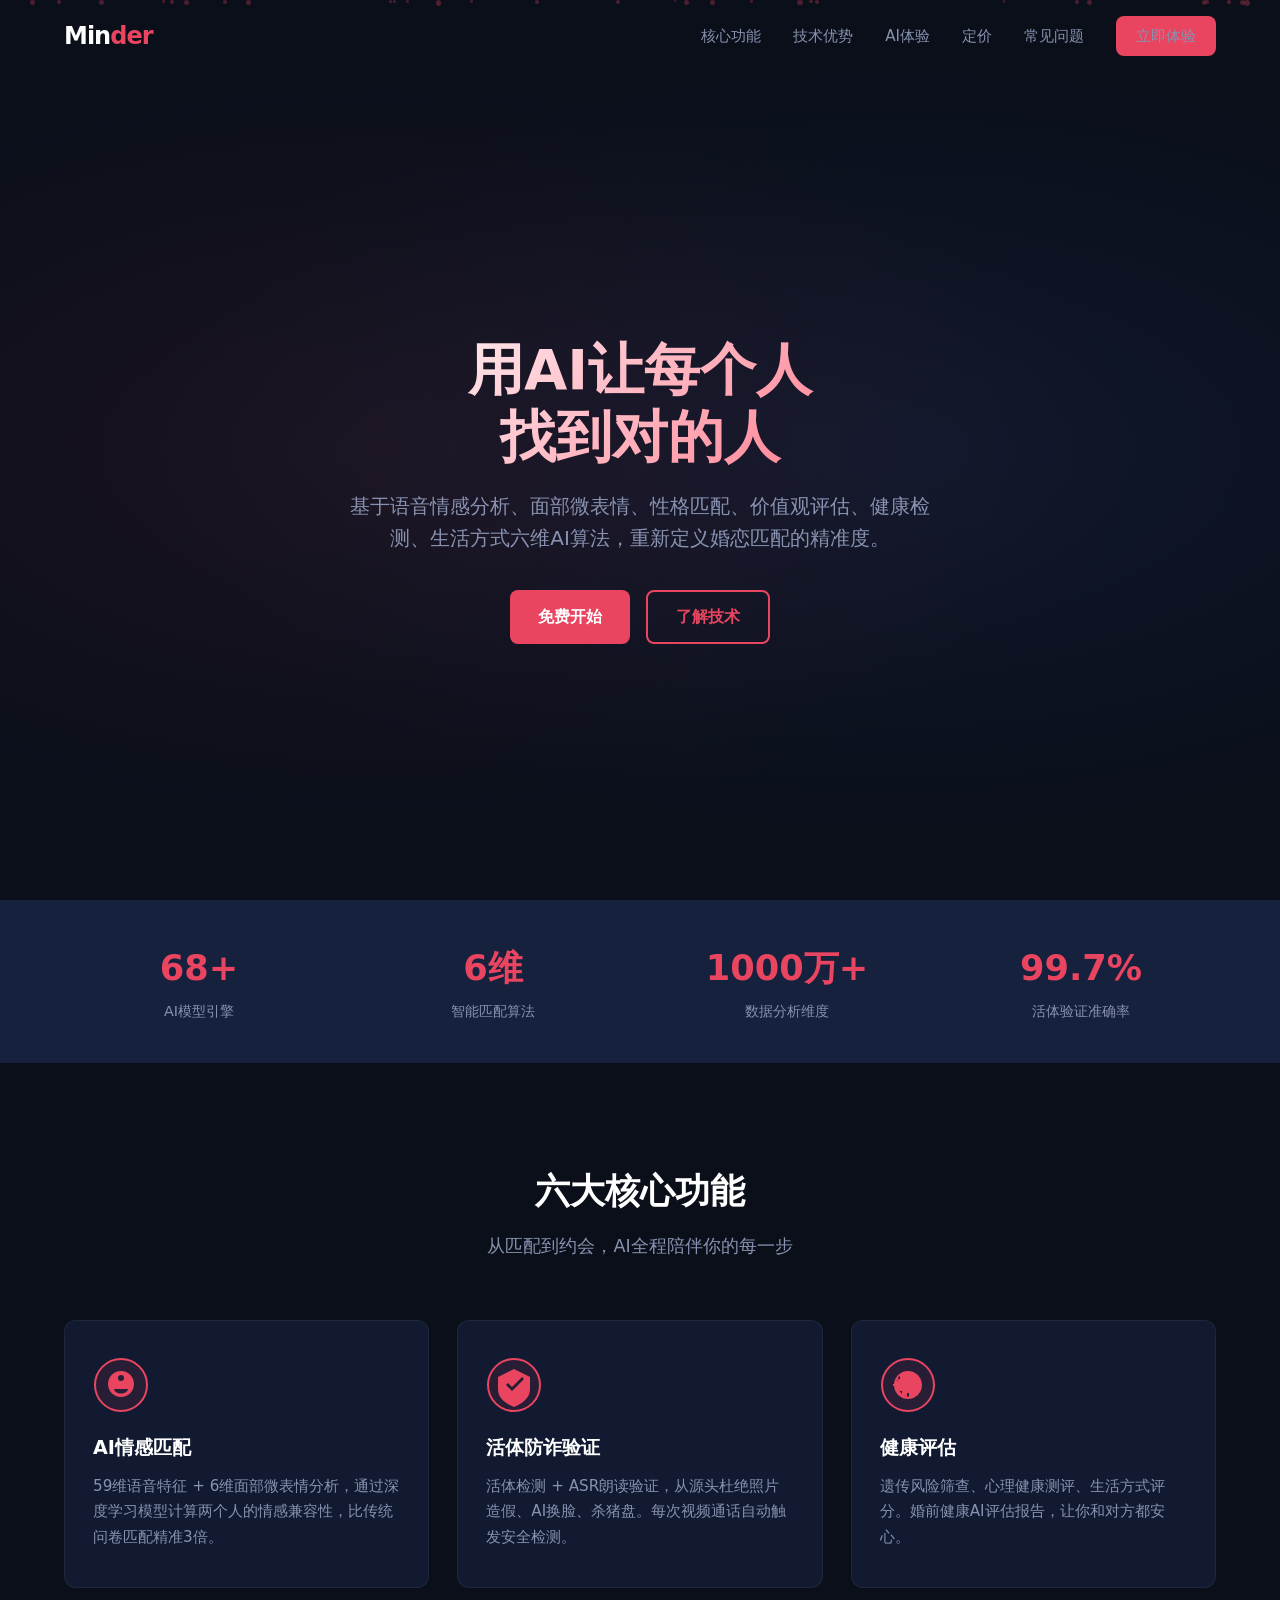
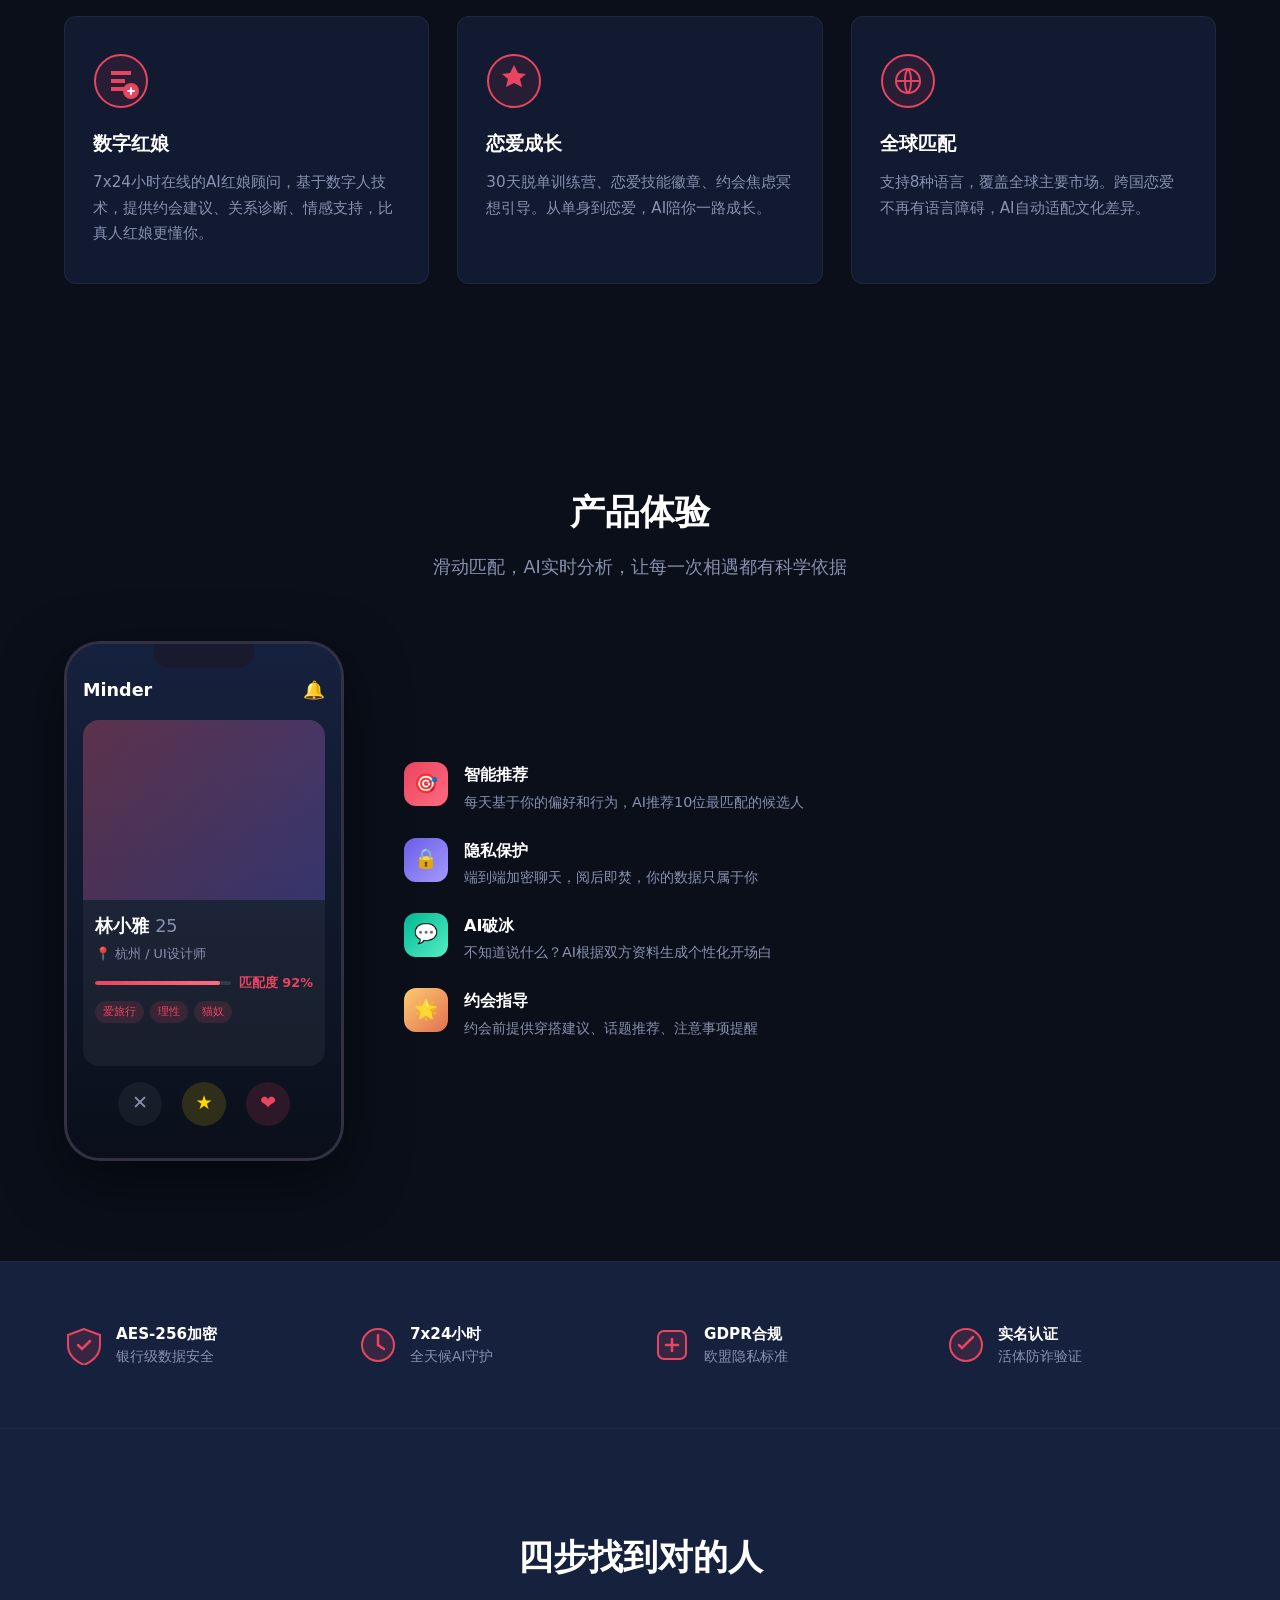
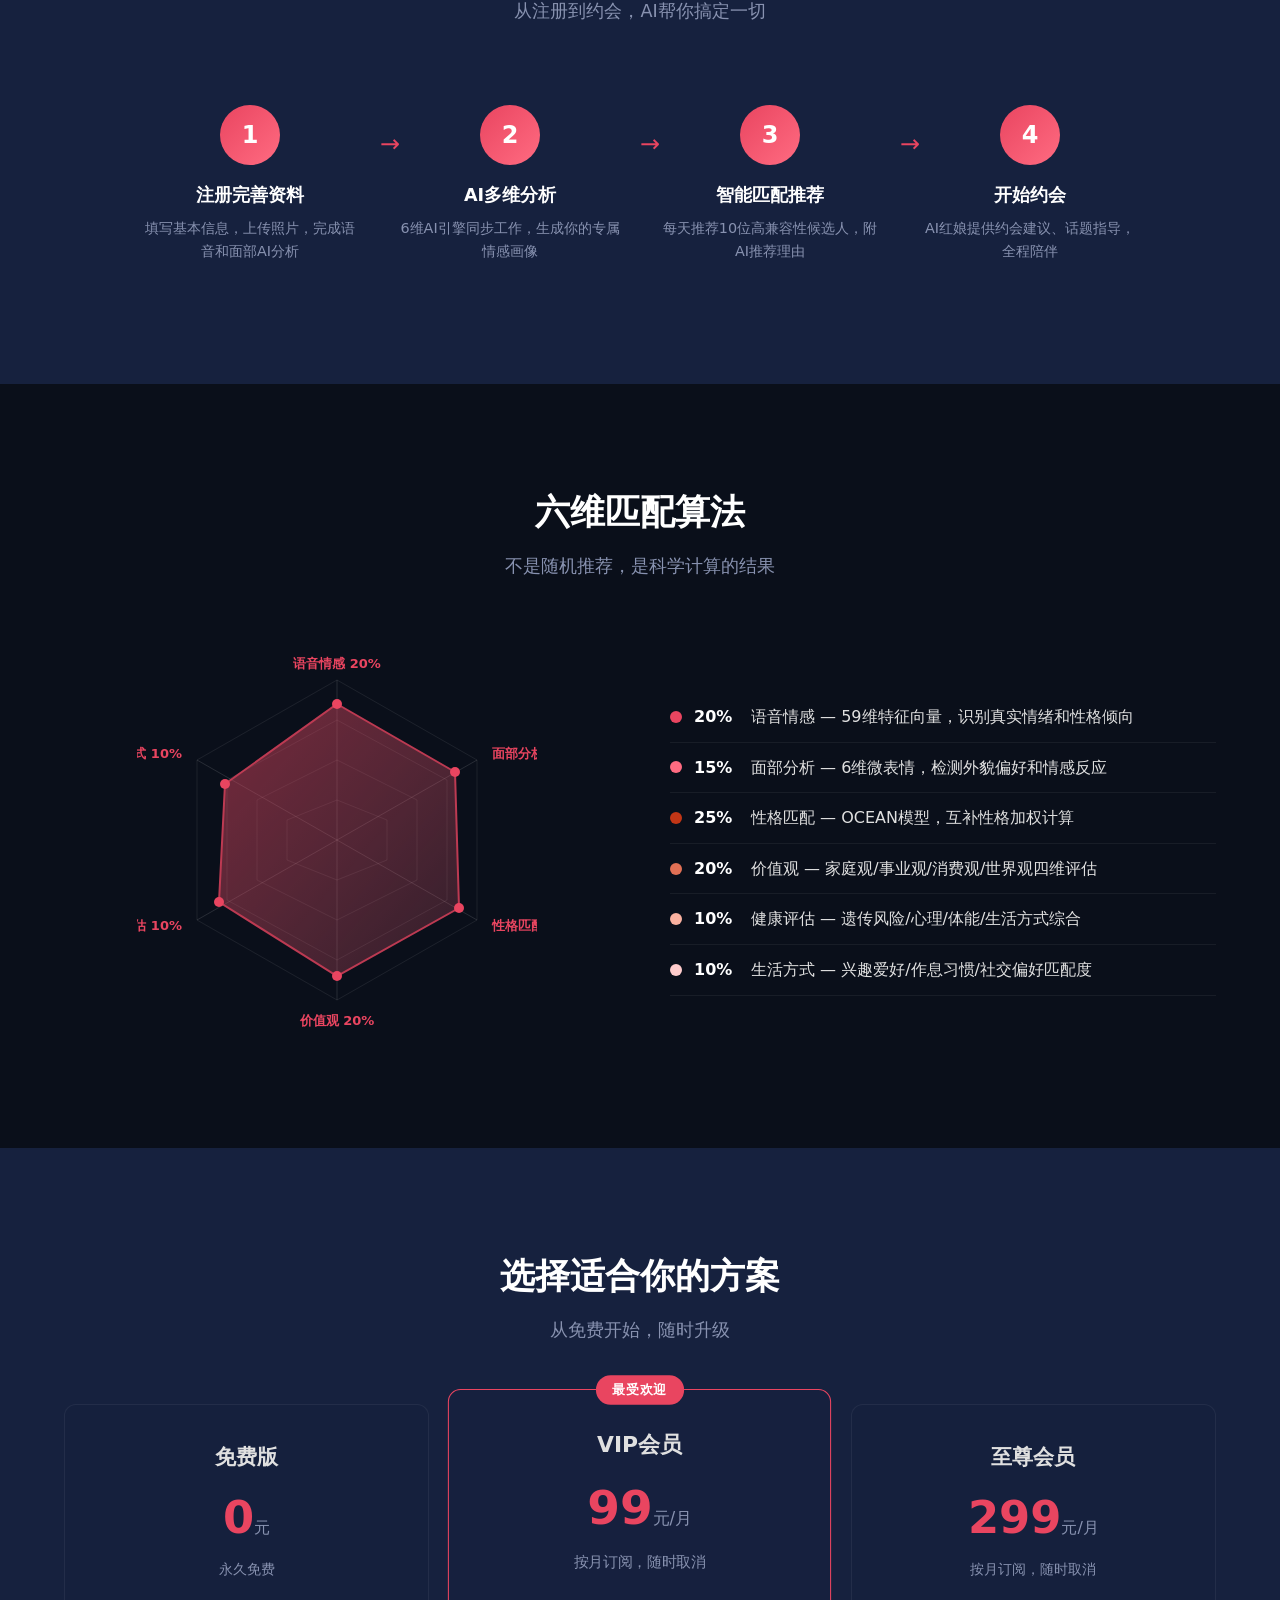
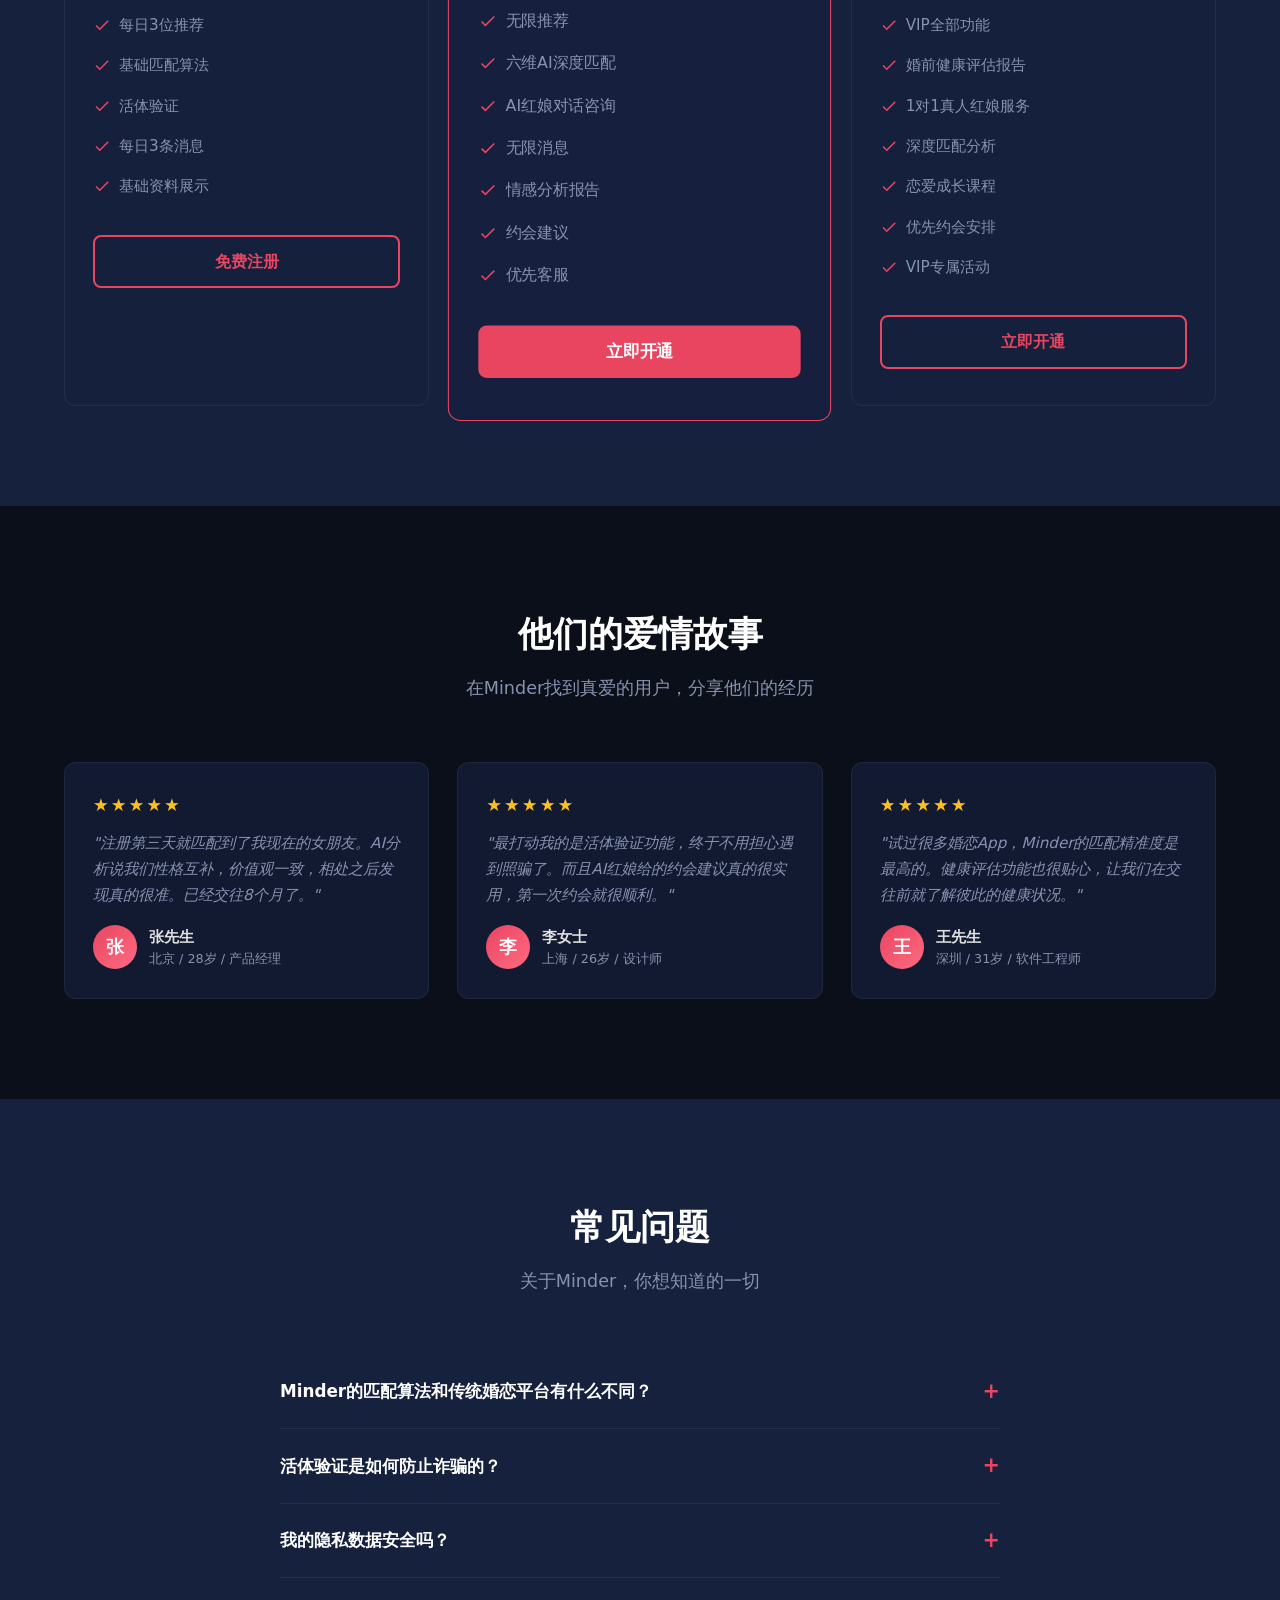
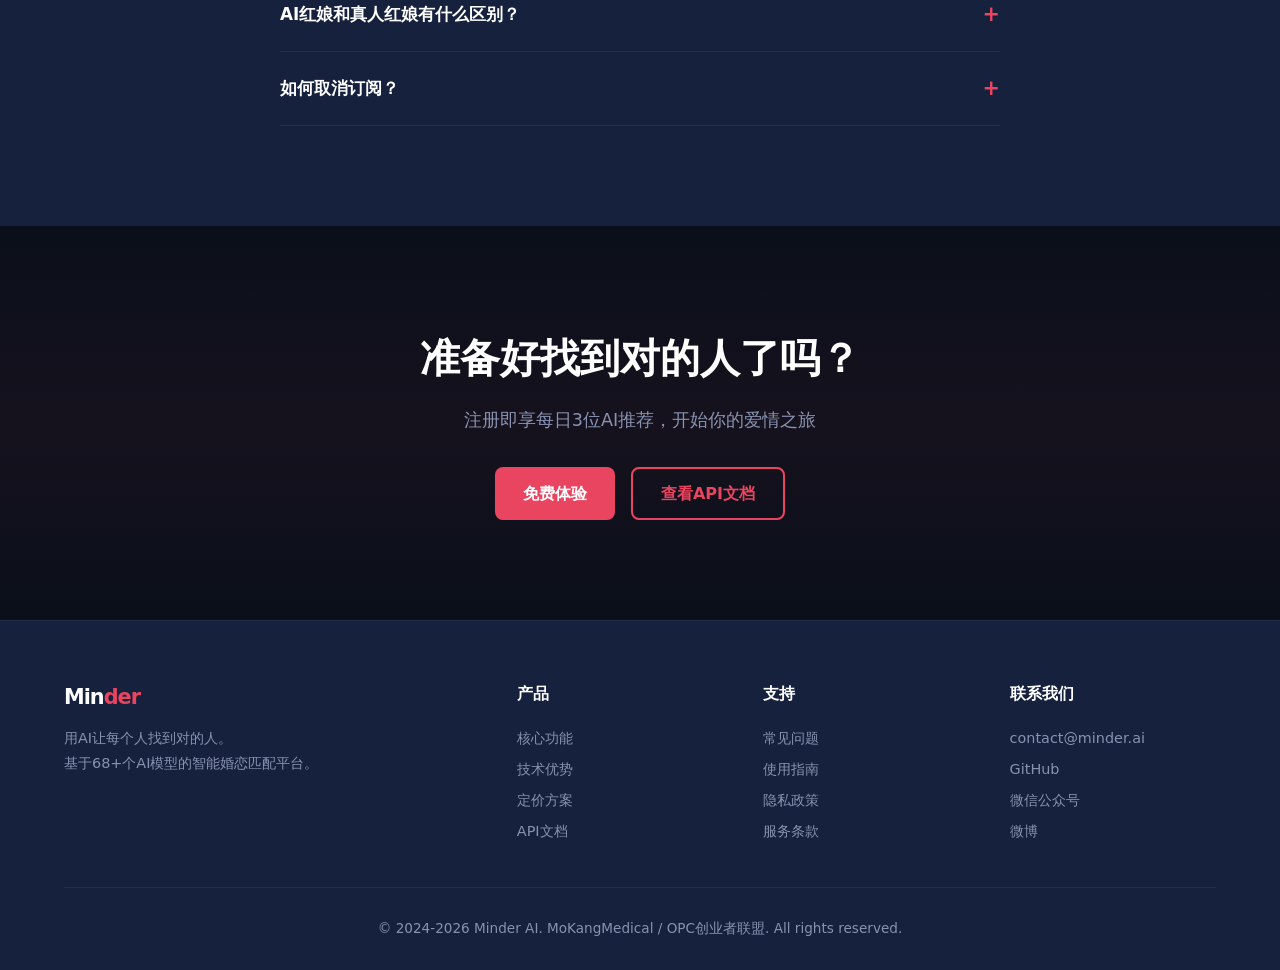
==== docs/index.html @ 23464281 "Add docs/index.html for Pages" ====
<!DOCTYPE html>
<html lang="zh-CN">
<head>
<meta charset="UTF-8">
<meta name="viewport" content="width=device-width, initial-scale=1.0">
<title>Minder AI红娘 - 用AI让每个人找到对的人</title>
<meta name="description" content="Minder AI红娘，基于6维AI情感匹配算法，活体防诈验证，智能婚恋匹配平台。">
<style>
*,*::before,*::after{margin:0;padding:0;box-sizing:border-box}
:root{--bg:#0a0f1a;--bg2:#16213e;--bg3:#1a1a2e;--accent:#e94560;--accent2:#ff6b81;--text:#e0e0e0;--text2:#8892b0;--glass:rgba(22,33,62,.65);--radius:12px;--shadow:0 8px 32px rgba(0,0,0,.3)}
html{scroll-behavior:smooth;font-size:16px}
body{background:var(--bg);color:var(--text);font-family:system-ui,-apple-system,"Segoe UI",Roboto,sans-serif;line-height:1.6;overflow-x:hidden}
a{color:var(--accent);text-decoration:none;transition:color .2s}
a:hover{color:var(--accent2)}
.container{max-width:1200px;margin:0 auto;padding:0 24px}
.btn{display:inline-flex;align-items:center;gap:8px;padding:12px 28px;border-radius:8px;font-size:1rem;font-weight:600;cursor:pointer;border:none;transition:all .3s}
.btn-primary{background:var(--accent);color:#fff}
.btn-primary:hover{background:var(--accent2);transform:translateY(-2px);box-shadow:0 4px 20px rgba(233,69,96,.4)}
.btn-outline{background:transparent;color:var(--accent);border:2px solid var(--accent)}
.btn-outline:hover{background:var(--accent);color:#fff}
h1,h2,h3{color:#fff;font-weight:700}
.section{padding:100px 0}
.section-title{text-align:center;font-size:2.2rem;margin-bottom:12px}
.section-sub{text-align:center;color:var(--text2);font-size:1.1rem;margin-bottom:60px;max-width:600px;margin-left:auto;margin-right:auto}
.reveal{opacity:0;transform:translateY(30px);transition:opacity .6s ease,transform .6s ease}
.reveal.visible{opacity:1;transform:translateY(0)}
/* Fallback: make content visible after 1s if IntersectionObserver hasn't fired */
@keyframes revealFallback{to{opacity:1;transform:translateY(0)}}
.reveal:not(.visible){animation:revealFallback .6s ease 1s forwards}

/* ===== NAV ===== */
nav{position:fixed;top:0;left:0;right:0;z-index:1000;padding:16px 0;transition:background .3s,box-shadow .3s}
nav.scrolled{background:rgba(10,15,26,.92);backdrop-filter:blur(12px);box-shadow:0 2px 20px rgba(0,0,0,.3)}
.nav-inner{max-width:1200px;margin:0 auto;padding:0 24px;display:flex;align-items:center;justify-content:space-between}
.logo{font-size:1.5rem;font-weight:800;color:#fff;letter-spacing:-1px}
.logo span{color:var(--accent)}
.nav-links{display:flex;gap:32px;align-items:center}
.nav-links a{color:var(--text2);font-size:.95rem;font-weight:500;transition:color .2s}
.nav-links a:hover{color:#fff}
.nav-cta{padding:8px 20px;font-size:.9rem}
.mobile-toggle{display:none;background:none;border:none;color:#fff;font-size:1.5rem;cursor:pointer}

/* ===== HERO ===== */
.hero{min-height:100vh;display:flex;align-items:center;justify-content:center;text-align:center;position:relative;overflow:hidden;padding-top:80px}
.hero-bg{position:absolute;inset:0;background:radial-gradient(ellipse at 30% 50%,rgba(233,69,96,.08) 0%,transparent 60%),radial-gradient(ellipse at 70% 50%,rgba(22,33,62,.5) 0%,transparent 60%)}
.particles{position:absolute;inset:0;overflow:hidden}
.particle{position:absolute;width:4px;height:4px;background:var(--accent);border-radius:50%;opacity:.3;animation:float linear infinite}
@keyframes float{0%{transform:translateY(100vh) scale(0);opacity:0}10%{opacity:.4}90%{opacity:.4}100%{transform:translateY(-10vh) scale(1);opacity:0}}
.hero-content{position:relative;z-index:2;max-width:800px}
.hero h1{font-size:3.5rem;line-height:1.2;margin-bottom:20px;background:linear-gradient(135deg,#fff 0%,var(--accent2) 100%);-webkit-background-clip:text;-webkit-text-fill-color:transparent;background-clip:text}
.hero p{font-size:1.25rem;color:var(--text2);margin-bottom:36px;max-width:600px;margin-left:auto;margin-right:auto}
.hero-btns{display:flex;gap:16px;justify-content:center;flex-wrap:wrap}

/* ===== STATS ===== */
.stats{background:var(--bg2);padding:40px 0}
.stats-grid{display:grid;grid-template-columns:repeat(4,1fr);gap:24px;text-align:center}
.stat-num{font-size:2.2rem;font-weight:800;color:var(--accent)}
.stat-label{color:var(--text2);font-size:.9rem;margin-top:4px}

/* ===== FEATURES ===== */
.features-grid{display:grid;grid-template-columns:repeat(3,1fr);gap:28px}
.feature-card{background:var(--glass);border:1px solid rgba(255,255,255,.06);border-radius:var(--radius);padding:36px 28px;transition:all .3s;position:relative;overflow:hidden}
.feature-card:hover{transform:translateY(-6px);border-color:rgba(233,69,96,.3);box-shadow:0 12px 40px rgba(233,69,96,.1)}
.feature-card::before{content:'';position:absolute;top:0;left:0;right:0;height:3px;background:linear-gradient(90deg,var(--accent),var(--accent2));opacity:0;transition:opacity .3s}
.feature-card:hover::before{opacity:1}
.feature-icon{width:56px;height:56px;margin-bottom:20px}
.feature-icon svg{width:100%;height:100%}
.feature-card h3{font-size:1.2rem;margin-bottom:10px}
.feature-card p{color:var(--text2);font-size:.95rem;line-height:1.7}

/* ===== HOW IT WORKS ===== */
.steps{display:flex;gap:0;justify-content:center;align-items:flex-start;flex-wrap:wrap}
.step{text-align:center;flex:1;min-width:200px;max-width:260px;padding:20px;position:relative}
.step-num{width:60px;height:60px;border-radius:50%;background:linear-gradient(135deg,var(--accent),var(--accent2));display:flex;align-items:center;justify-content:center;font-size:1.5rem;font-weight:800;color:#fff;margin:0 auto 16px}
.step h3{font-size:1.1rem;margin-bottom:8px}
.step p{color:var(--text2);font-size:.9rem}
.step-arrow{position:absolute;right:-20px;top:40px;color:var(--accent);font-size:1.5rem}

/* ===== TECH ===== */
.tech-grid{display:grid;grid-template-columns:1fr 1fr;gap:60px;align-items:center}
.radar{width:100%;max-width:400px;margin:0 auto}
.radar svg{width:100%;height:auto}
.tech-list{list-style:none}
.tech-list li{padding:12px 0;border-bottom:1px solid rgba(255,255,255,.06);display:flex;align-items:center;gap:12px}
.tech-list .dot{width:12px;height:12px;border-radius:50%;flex-shrink:0}
.tech-list .pct{font-weight:700;color:#fff;min-width:45px}

/* ===== APP SHOWCASE ===== */
.app-showcase{display:grid;grid-template-columns:280px 1fr;gap:60px;align-items:center}
.phone-frame{width:280px;height:520px;background:#1a1a2e;border-radius:36px;border:3px solid rgba(255,255,255,.1);overflow:hidden;box-shadow:0 20px 60px rgba(0,0,0,.5),inset 0 0 0 2px rgba(255,255,255,.05);position:relative}
.phone-frame::before{content:'';position:absolute;top:0;left:50%;transform:translateX(-50%);width:100px;height:24px;background:#1a1a2e;border-radius:0 0 16px 16px;z-index:2}
.phone-screen{height:100%;background:linear-gradient(180deg,#16213e,#0a0f1a);padding:32px 16px 16px;display:flex;flex-direction:column}
.app-header{display:flex;justify-content:space-between;align-items:center;margin-bottom:16px}
.app-logo-small{font-size:1.1rem;font-weight:800;color:#fff}
.app-notif{font-size:1.1rem}
.app-card{flex:1;background:rgba(255,255,255,.05);border-radius:16px;overflow:hidden;display:flex;flex-direction:column}
.app-card-img{height:180px;background:linear-gradient(135deg,rgba(233,69,96,.3),rgba(108,92,231,.3))}
.app-card-info{padding:12px}
.app-card-name{font-size:1.1rem;font-weight:700;color:#fff}
.app-card-age{font-weight:400;color:var(--text2)}
.app-card-loc{color:var(--text2);font-size:.8rem;margin:4px 0 8px}
.app-card-score{display:flex;align-items:center;gap:8px;margin-bottom:8px}
.app-card-score span{font-size:.8rem;color:var(--accent);font-weight:600}
.score-bar{flex:1;height:4px;background:rgba(255,255,255,.1);border-radius:2px;overflow:hidden}
.score-fill{height:100%;background:linear-gradient(90deg,var(--accent),var(--accent2));border-radius:2px;transition:width 1s ease}
.app-card-tags{display:flex;gap:6px;flex-wrap:wrap}
.app-tag{padding:2px 8px;background:rgba(233,69,96,.15);color:var(--accent);border-radius:12px;font-size:.7rem}
.app-actions{display:flex;justify-content:center;gap:20px;padding:16px 0}
.app-btn-pass,.app-btn-star,.app-btn-like{width:44px;height:44px;border-radius:50%;display:flex;align-items:center;justify-content:center;font-size:1.2rem;cursor:pointer;transition:all .2s}
.app-btn-pass{background:rgba(255,255,255,.05);color:var(--text2)}
.app-btn-star{background:rgba(255,215,0,.15);color:#ffd700}
.app-btn-like{background:rgba(233,69,96,.15);color:var(--accent)}
.app-btn-like:hover{background:var(--accent);color:#fff;transform:scale(1.1)}
.app-features-right{display:flex;flex-direction:column;gap:24px}
.app-feature-item{display:flex;gap:16px;align-items:flex-start}
.afi-icon{width:44px;height:44px;border-radius:12px;display:flex;align-items:center;justify-content:center;font-size:1.2rem;flex-shrink:0}
.app-feature-item h4{font-size:1rem;margin-bottom:4px;color:#fff}
.app-feature-item p{color:var(--text2);font-size:.9rem;line-height:1.5}

/* ===== TRUST BAR ===== */
.trust-bar{padding:60px 0;background:var(--bg2);border-top:1px solid rgba(255,255,255,.04);border-bottom:1px solid rgba(255,255,255,.04)}
.trust-grid{display:grid;grid-template-columns:repeat(4,1fr);gap:24px}
.trust-item{display:flex;align-items:center;gap:12px}
.trust-icon{width:40px;height:40px;flex-shrink:0}
.trust-icon svg{width:100%;height:100%}
.trust-text{font-size:.85rem;color:var(--text2)}
.trust-text strong{color:#fff;font-size:.95rem}

@media(max-width:900px){
  .app-showcase{grid-template-columns:1fr;text-align:center}
  .phone-frame{margin:0 auto}
  .trust-grid{grid-template-columns:1fr 1fr}
}

/* ===== PRICING ===== */
.pricing-grid{display:grid;grid-template-columns:repeat(3,1fr);gap:28px}
.price-card{background:var(--glass);border:1px solid rgba(255,255,255,.06);border-radius:var(--radius);padding:36px 28px;text-align:center;position:relative;transition:all .3s}
.price-card.popular{border-color:var(--accent);transform:scale(1.05)}
.price-card.popular::before{content:'最受欢迎';position:absolute;top:-14px;left:50%;transform:translateX(-50%);background:var(--accent);color:#fff;padding:4px 16px;border-radius:20px;font-size:.8rem;font-weight:600}
.price-card:hover{transform:translateY(-4px)}
.price-card.popular:hover{transform:scale(1.05) translateY(-4px)}
.price-name{font-size:1.3rem;font-weight:700;margin-bottom:8px}
.price-amount{font-size:2.8rem;font-weight:800;color:var(--accent);margin-bottom:4px}
.price-amount span{font-size:1rem;color:var(--text2);font-weight:400}
.price-period{color:var(--text2);font-size:.9rem;margin-bottom:24px}
.price-features{text-align:left;list-style:none;margin-bottom:28px}
.price-features li{padding:8px 0;font-size:.95rem;color:var(--text2);display:flex;align-items:center;gap:8px}
.price-features li::before{content:'';display:inline-block;width:18px;height:18px;background:url("data:image/svg+xml,%3Csvg xmlns='http://www.w3.org/2000/svg' viewBox='0 0 24 24' fill='%23e94560'%3E%3Cpath d='M9 16.17L4.83 12l-1.42 1.41L9 19 21 7l-1.41-1.41L9 16.17z'/%3E%3C/svg%3E") center/contain no-repeat;flex-shrink:0}

/* ===== TESTIMONIALS ===== */
.test-grid{display:grid;grid-template-columns:repeat(3,1fr);gap:28px}
.test-card{background:var(--glass);border:1px solid rgba(255,255,255,.06);border-radius:var(--radius);padding:28px}
.test-stars{color:#fbbf24;margin-bottom:12px;font-size:1.1rem;letter-spacing:2px}
.test-text{color:var(--text2);font-size:.95rem;line-height:1.7;margin-bottom:16px;font-style:italic}
.test-author{display:flex;align-items:center;gap:12px}
.test-avatar{width:44px;height:44px;border-radius:50%;background:linear-gradient(135deg,var(--accent),var(--accent2));display:flex;align-items:center;justify-content:center;color:#fff;font-weight:700;font-size:1.1rem}
.test-name{font-weight:600;font-size:.95rem}
.test-meta{color:var(--text2);font-size:.8rem}

/* ===== FAQ ===== */
.faq-list{max-width:720px;margin:0 auto}
.faq-item{border-bottom:1px solid rgba(255,255,255,.06)}
.faq-q{padding:20px 0;cursor:pointer;display:flex;justify-content:space-between;align-items:center;font-weight:600;font-size:1.05rem;color:#fff;transition:color .2s}
.faq-q:hover{color:var(--accent)}
.faq-q::after{content:'+';font-size:1.3rem;color:var(--accent);transition:transform .3s}
.faq-item.open .faq-q::after{transform:rotate(45deg)}
.faq-a{max-height:0;overflow:hidden;transition:max-height .3s ease;padding:0 0 0 0;color:var(--text2);line-height:1.7}
.faq-item.open .faq-a{max-height:200px;padding:0 0 20px 0}

/* ===== CTA ===== */
.cta-section{text-align:center;padding:100px 0;background:linear-gradient(180deg,transparent,rgba(233,69,96,.05),transparent)}
.cta-section h2{font-size:2.5rem;margin-bottom:16px}
.cta-section p{color:var(--text2);font-size:1.1rem;margin-bottom:32px}

/* ===== FOOTER ===== */
footer{background:var(--bg2);padding:60px 0 30px;border-top:1px solid rgba(255,255,255,.06)}
.footer-grid{display:grid;grid-template-columns:2fr 1fr 1fr 1fr;gap:40px;margin-bottom:40px}
.footer-brand .logo{font-size:1.3rem;margin-bottom:12px}
.footer-brand p{color:var(--text2);font-size:.9rem;line-height:1.7}
.footer-col h4{color:#fff;font-size:1rem;margin-bottom:16px}
.footer-col a{display:block;color:var(--text2);font-size:.9rem;padding:4px 0;transition:color .2s}
.footer-col a:hover{color:var(--accent)}
.footer-bottom{text-align:center;color:var(--text2);font-size:.85rem;padding-top:30px;border-top:1px solid rgba(255,255,255,.06)}

/* ===== RESPONSIVE ===== */
@media(max-width:900px){
  .features-grid,.pricing-grid,.test-grid{grid-template-columns:1fr}
  .tech-grid{grid-template-columns:1fr}
  .stats-grid{grid-template-columns:repeat(2,1fr)}
  .footer-grid{grid-template-columns:1fr 1fr}
  .hero h1{font-size:2.4rem}
  .nav-links{display:none}
  .mobile-toggle{display:block}
  .nav-links.open{display:flex;flex-direction:column;position:absolute;top:60px;left:0;right:0;background:var(--bg);padding:20px;gap:16px}
  .step-arrow{display:none}
  .price-card.popular{transform:none}
  .price-card.popular:hover{transform:translateY(-4px)}
}
@media(max-width:600px){
  .stats-grid{grid-template-columns:1fr 1fr}
  .hero h1{font-size:2rem}
  .section{padding:60px 0}
  .footer-grid{grid-template-columns:1fr}
}
</style>
</head>
<body>

<!-- ===== NAV ===== -->
<nav id="nav">
<div class="nav-inner">
  <div class="logo">Min<span>der</span></div>
  <div class="nav-links" id="navLinks">
    <a href="#features">核心功能</a>
    <a href="#tech">技术优势</a>
    <a href="/demo">AI体验</a>
    <a href="#pricing">定价</a>
    <a href="#faq">常见问题</a>
    <a href="#download" class="btn btn-primary nav-cta">立即体验</a>
  </div>
  <button class="mobile-toggle" onclick="document.getElementById('navLinks').classList.toggle('open')">&#9776;</button>
</div>
</nav>

<!-- ===== HERO ===== -->
<section class="hero" id="hero">
  <div class="hero-bg"></div>
  <div class="particles" id="particles"></div>
  <div class="hero-content">
    <h1>用AI让每个人<br>找到对的人</h1>
    <p>基于语音情感分析、面部微表情、性格匹配、价值观评估、健康检测、生活方式六维AI算法，重新定义婚恋匹配的精准度。</p>
    <div class="hero-btns">
      <a href="#download" class="btn btn-primary">免费开始</a>
      <a href="#tech" class="btn btn-outline">了解技术</a>
    </div>
  </div>
</section>

<!-- ===== STATS ===== -->
<section class="stats">
<div class="container">
  <div class="stats-grid">
    <div class="reveal"><div class="stat-num">68+</div><div class="stat-label">AI模型引擎</div></div>
    <div class="reveal"><div class="stat-num">6维</div><div class="stat-label">智能匹配算法</div></div>
    <div class="reveal"><div class="stat-num">1000万+</div><div class="stat-label">数据分析维度</div></div>
    <div class="reveal"><div class="stat-num">99.7%</div><div class="stat-label">活体验证准确率</div></div>
  </div>
</div>
</section>

<!-- ===== FEATURES ===== -->
<section class="section" id="features">
<div class="container">
  <h2 class="section-title reveal">六大核心功能</h2>
  <p class="section-sub reveal">从匹配到约会，AI全程陪伴你的每一步</p>
  <div class="features-grid">

    <div class="feature-card reveal">
      <div class="feature-icon"><svg viewBox="0 0 56 56" fill="none"><circle cx="28" cy="28" r="26" stroke="#e94560" stroke-width="2" fill="rgba(233,69,96,.1)"/><path d="M28 14c-7.18 0-13 5.82-13 13s5.82 13 13 13 13-5.82 13-13-5.82-13-13-13zm0 4a3 3 0 110 6 3 3 0 010-6zm0 18.5c-3.5 0-6.5-1.5-7-4.5h14c-.5 3-3.5 4.5-7 4.5z" fill="#e94560"/></svg></div>
      <h3>AI情感匹配</h3>
      <p>59维语音特征 + 6维面部微表情分析，通过深度学习模型计算两个人的情感兼容性，比传统问卷匹配精准3倍。</p>
    </div>

    <div class="feature-card reveal">
      <div class="feature-icon"><svg viewBox="0 0 56 56" fill="none"><circle cx="28" cy="28" r="26" stroke="#e94560" stroke-width="2" fill="rgba(233,69,96,.1)"/><path d="M28 12L12 20v12c0 8.84 6.84 14.16 16 18 9.16-3.84 16-9.16 16-18V20L28 12zm-2 22l-6-6 2-2 4 4 10-10 2 2-12 12z" fill="#e94560"/></svg></div>
      <h3>活体防诈验证</h3>
      <p>活体检测 + ASR朗读验证，从源头杜绝照片造假、AI换脸、杀猪盘。每次视频通话自动触发安全检测。</p>
    </div>

    <div class="feature-card reveal">
      <div class="feature-icon"><svg viewBox="0 0 56 56" fill="none"><circle cx="28" cy="28" r="26" stroke="#e94560" stroke-width="2" fill="rgba(233,69,96,.1)"/><path d="M28 14c-7.73 0-14 6.27-14 14s6.27 14 14 14 14-6.27 14-14-6.27-14-14-14zm-1 25.46V36h2v3.46A10.06 10.06 0 0118.54 31H22v-2h-3.46A10.06 10.06 0 0120 18.54V22h-2v-3.46A10.06 10.06 0 0116.46 27H13v2h3.46A10.06 10.06 0 0120 37.46V34h2v3.46z" fill="#e94560"/><path d="M28 20a8 8 0 100 16 8 8 0 000-16zm0 12a4 4 0 110-8 4 4 0 010 8z" fill="#e94560"/></svg></div>
      <h3>健康评估</h3>
      <p>遗传风险筛查、心理健康测评、生活方式评分。婚前健康AI评估报告，让你和对方都安心。</p>
    </div>

    <div class="feature-card reveal">
      <div class="feature-icon"><svg viewBox="0 0 56 56" fill="none"><circle cx="28" cy="28" r="26" stroke="#e94560" stroke-width="2" fill="rgba(233,69,96,.1)"/><path d="M18 18h20v4H18zM18 26h14v4H18zM18 34h18v4H18z" fill="#e94560" rx="2"/><circle cx="38" cy="38" r="8" fill="#e94560"/><path d="M35 38h6M38 35v6" stroke="#fff" stroke-width="2" stroke-linecap="round"/></svg></div>
      <h3>数字红娘</h3>
      <p>7x24小时在线的AI红娘顾问，基于数字人技术，提供约会建议、关系诊断、情感支持，比真人红娘更懂你。</p>
    </div>

    <div class="feature-card reveal">
      <div class="feature-icon"><svg viewBox="0 0 56 56" fill="none"><circle cx="28" cy="28" r="26" stroke="#e94560" stroke-width="2" fill="rgba(233,69,96,.1)"/><path d="M28 12l4 8 8 1-6 5 2 8-8-4-8 4 2-8-6-5 8-1 4-8z" fill="#e94560"/></svg></div>
      <h3>恋爱成长</h3>
      <p>30天脱单训练营、恋爱技能徽章、约会焦虑冥想引导。从单身到恋爱，AI陪你一路成长。</p>
    </div>

    <div class="feature-card reveal">
      <div class="feature-icon"><svg viewBox="0 0 56 56" fill="none"><circle cx="28" cy="28" r="26" stroke="#e94560" stroke-width="2" fill="rgba(233,69,96,.1)"/><circle cx="28" cy="28" r="12" stroke="#e94560" stroke-width="2" fill="none"/><path d="M16 28h24M28 16c-4 4-4 20 0 24M28 16c4 4 4 20 0 24" stroke="#e94560" stroke-width="2" fill="none"/></svg></div>
      <h3>全球匹配</h3>
      <p>支持8种语言，覆盖全球主要市场。跨国恋爱不再有语言障碍，AI自动适配文化差异。</p>
    </div>

  </div>
</div>
</section>

<!-- ===== APP SHOWCASE ===== -->
<section class="section" id="app">
<div class="container">
  <h2 class="section-title reveal">产品体验</h2>
  <p class="section-sub reveal">滑动匹配，AI实时分析，让每一次相遇都有科学依据</p>
  <div class="app-showcase reveal">
    <div class="phone-frame">
      <div class="phone-screen">
        <div class="app-header">
          <div class="app-logo-small">Minder</div>
          <div class="app-notif">&#128276;</div>
        </div>
        <div class="app-card">
          <div class="app-card-img"></div>
          <div class="app-card-info">
            <div class="app-card-name">林小雅 <span class="app-card-age">25</span></div>
            <div class="app-card-loc">&#128205; 杭州 / UI设计师</div>
            <div class="app-card-score">
              <div class="score-bar"><div class="score-fill" style="width:92%"></div></div>
              <span>匹配度 92%</span>
            </div>
            <div class="app-card-tags">
              <span class="app-tag">爱旅行</span>
              <span class="app-tag">理性</span>
              <span class="app-tag">猫奴</span>
            </div>
          </div>
        </div>
        <div class="app-actions">
          <div class="app-btn-pass">&#10005;</div>
          <div class="app-btn-star">&#9733;</div>
          <div class="app-btn-like">&#10084;</div>
        </div>
      </div>
    </div>
    <div class="app-features-right">
      <div class="app-feature-item reveal">
        <div class="afi-icon" style="background:linear-gradient(135deg,#e94560,#ff6b81)">&#127919;</div>
        <div><h4>智能推荐</h4><p>每天基于你的偏好和行为，AI推荐10位最匹配的候选人</p></div>
      </div>
      <div class="app-feature-item reveal">
        <div class="afi-icon" style="background:linear-gradient(135deg,#6c5ce7,#a29bfe)">&#128274;</div>
        <div><h4>隐私保护</h4><p>端到端加密聊天，阅后即焚，你的数据只属于你</p></div>
      </div>
      <div class="app-feature-item reveal">
        <div class="afi-icon" style="background:linear-gradient(135deg,#00b894,#55efc4)">&#128172;</div>
        <div><h4>AI破冰</h4><p>不知道说什么？AI根据双方资料生成个性化开场白</p></div>
      </div>
      <div class="app-feature-item reveal">
        <div class="afi-icon" style="background:linear-gradient(135deg,#fdcb6e,#e17055)">&#127775;</div>
        <div><h4>约会指导</h4><p>约会前提供穿搭建议、话题推荐、注意事项提醒</p></div>
      </div>
    </div>
  </div>
</div>
</section>

<!-- ===== TRUST BADGES ===== -->
<section class="trust-bar">
<div class="container">
  <div class="trust-grid">
    <div class="trust-item reveal">
      <div class="trust-icon"><svg viewBox="0 0 40 40" fill="none"><path d="M20 4L4 10v10c0 10 7 16 16 20 9-4 16-10 16-20V10L20 4z" fill="rgba(233,69,96,.15)" stroke="#e94560" stroke-width="2"/><path d="M14 20l4 4 8-8" stroke="#e94560" stroke-width="2.5" stroke-linecap="round"/></svg></div>
      <div class="trust-text"><strong>AES-256加密</strong><br>银行级数据安全</div>
    </div>
    <div class="trust-item reveal">
      <div class="trust-icon"><svg viewBox="0 0 40 40" fill="none"><circle cx="20" cy="20" r="16" fill="rgba(233,69,96,.15)" stroke="#e94560" stroke-width="2"/><path d="M20 10v10l6 4" stroke="#e94560" stroke-width="2.5" stroke-linecap="round"/></svg></div>
      <div class="trust-text"><strong>7x24小时</strong><br>全天候AI守护</div>
    </div>
    <div class="trust-item reveal">
      <div class="trust-icon"><svg viewBox="0 0 40 40" fill="none"><rect x="6" y="6" width="28" height="28" rx="6" fill="rgba(233,69,96,.15)" stroke="#e94560" stroke-width="2"/><path d="M14 20h12M20 14v12" stroke="#e94560" stroke-width="2.5" stroke-linecap="round"/></svg></div>
      <div class="trust-text"><strong>GDPR合规</strong><br>欧盟隐私标准</div>
    </div>
    <div class="trust-item reveal">
      <div class="trust-icon"><svg viewBox="0 0 40 40" fill="none"><path d="M20 4a16 16 0 100 32 16 16 0 000-32z" fill="rgba(233,69,96,.15)" stroke="#e94560" stroke-width="2"/><path d="M13 20l3 3 11-11" stroke="#e94560" stroke-width="2.5" stroke-linecap="round"/></svg></div>
      <div class="trust-text"><strong>实名认证</strong><br>活体防诈验证</div>
    </div>
  </div>
</div>
</section>

<!-- ===== HOW IT WORKS ===== -->
<section class="section" style="background:var(--bg2)" id="how">
<div class="container">
  <h2 class="section-title reveal">四步找到对的人</h2>
  <p class="section-sub reveal">从注册到约会，AI帮你搞定一切</p>
  <div class="steps">
    <div class="step reveal">
      <div class="step-num">1</div>
      <h3>注册完善资料</h3>
      <p>填写基本信息，上传照片，完成语音和面部AI分析</p>
      <span class="step-arrow">&#8594;</span>
    </div>
    <div class="step reveal">
      <div class="step-num">2</div>
      <h3>AI多维分析</h3>
      <p>6维AI引擎同步工作，生成你的专属情感画像</p>
      <span class="step-arrow">&#8594;</span>
    </div>
    <div class="step reveal">
      <div class="step-num">3</div>
      <h3>智能匹配推荐</h3>
      <p>每天推荐10位高兼容性候选人，附AI推荐理由</p>
      <span class="step-arrow">&#8594;</span>
    </div>
    <div class="step reveal">
      <div class="step-num">4</div>
      <h3>开始约会</h3>
      <p>AI红娘提供约会建议、话题指导，全程陪伴</p>
    </div>
  </div>
</div>
</section>

<!-- ===== TECH ===== -->
<section class="section" id="tech">
<div class="container">
  <h2 class="section-title reveal">六维匹配算法</h2>
  <p class="section-sub reveal">不是随机推荐，是科学计算的结果</p>
  <div class="tech-grid reveal">
    <div class="radar">
      <svg viewBox="0 0 400 400" xmlns="http://www.w3.org/2000/svg">
        <defs>
          <linearGradient id="rg" x1="0%" y1="0%" x2="100%" y2="100%">
            <stop offset="0%" style="stop-color:#e94560;stop-opacity:.6"/>
            <stop offset="100%" style="stop-color:#ff6b81;stop-opacity:.2"/>
          </linearGradient>
        </defs>
        <!-- Grid -->
        <g stroke="rgba(255,255,255,.08)" fill="none" stroke-width="1">
          <polygon points="200,40 340,120 340,280 200,360 60,280 60,120"/>
          <polygon points="200,80 310,140 310,260 200,320 90,260 90,140"/>
          <polygon points="200,120 280,160 280,240 200,280 120,240 120,160"/>
          <polygon points="200,160 250,180 250,220 200,240 150,220 150,180"/>
        </g>
        <!-- Axes -->
        <g stroke="rgba(255,255,255,.12)" stroke-width="1">
          <line x1="200" y1="40" x2="200" y2="200"/>
          <line x1="340" y1="120" x2="200" y2="200"/>
          <line x1="340" y1="280" x2="200" y2="200"/>
          <line x1="200" y1="360" x2="200" y2="200"/>
          <line x1="60" y1="280" x2="200" y2="200"/>
          <line x1="60" y1="120" x2="200" y2="200"/>
        </g>
        <!-- Data polygon -->
        <polygon points="200,64 318,132 322,268 200,336 82,262 88,144" fill="url(#rg)" stroke="#e94560" stroke-width="2" opacity=".8"/>
        <!-- Data points -->
        <circle cx="200" cy="64" r="5" fill="#e94560"/>
        <circle cx="318" cy="132" r="5" fill="#e94560"/>
        <circle cx="322" cy="268" r="5" fill="#e94560"/>
        <circle cx="200" cy="336" r="5" fill="#e94560"/>
        <circle cx="82" cy="262" r="5" fill="#e94560"/>
        <circle cx="88" cy="144" r="5" fill="#e94560"/>
        <!-- Labels -->
        <text x="200" y="28" text-anchor="middle" fill="#e94560" font-size="13" font-weight="700">语音情感 20%</text>
        <text x="355" y="118" text-anchor="start" fill="#e94560" font-size="13" font-weight="700">面部分析 15%</text>
        <text x="355" y="290" text-anchor="start" fill="#e94560" font-size="13" font-weight="700">性格匹配 25%</text>
        <text x="200" y="385" text-anchor="middle" fill="#e94560" font-size="13" font-weight="700">价值观 20%</text>
        <text x="45" y="290" text-anchor="end" fill="#e94560" font-size="13" font-weight="700">健康评估 10%</text>
        <text x="45" y="118" text-anchor="end" fill="#e94560" font-size="13" font-weight="700">生活方式 10%</text>
      </svg>
    </div>
    <div>
      <ul class="tech-list">
        <li><span class="dot" style="background:#e94560"></span><span class="pct">20%</span>语音情感 — 59维特征向量，识别真实情绪和性格倾向</li>
        <li><span class="dot" style="background:#ff6b81"></span><span class="pct">15%</span>面部分析 — 6维微表情，检测外貌偏好和情感反应</li>
        <li><span class="dot" style="background:#c23616"></span><span class="pct">25%</span>性格匹配 — OCEAN模型，互补性格加权计算</li>
        <li><span class="dot" style="background:#e17055"></span><span class="pct">20%</span>价值观 — 家庭观/事业观/消费观/世界观四维评估</li>
        <li><span class="dot" style="background:#fab1a0"></span><span class="pct">10%</span>健康评估 — 遗传风险/心理/体能/生活方式综合</li>
        <li><span class="dot" style="background:#ffcccc"></span><span class="pct">10%</span>生活方式 — 兴趣爱好/作息习惯/社交偏好匹配度</li>
      </ul>
    </div>
  </div>
</div>
</section>

<!-- ===== PRICING ===== -->
<section class="section" style="background:var(--bg2)" id="pricing">
<div class="container">
  <h2 class="section-title reveal">选择适合你的方案</h2>
  <p class="section-sub reveal">从免费开始，随时升级</p>
  <div class="pricing-grid">

    <div class="price-card reveal">
      <div class="price-name">免费版</div>
      <div class="price-amount">0<span>元</span></div>
      <div class="price-period">永久免费</div>
      <ul class="price-features">
        <li>每日3位推荐</li>
        <li>基础匹配算法</li>
        <li>活体验证</li>
        <li>每日3条消息</li>
        <li>基础资料展示</li>
      </ul>
      <a href="#download" class="btn btn-outline" style="width:100%;justify-content:center">免费注册</a>
    </div>

    <div class="price-card popular reveal">
      <div class="price-name">VIP会员</div>
      <div class="price-amount">99<span>元/月</span></div>
      <div class="price-period">按月订阅，随时取消</div>
      <ul class="price-features">
        <li>无限推荐</li>
        <li>六维AI深度匹配</li>
        <li>AI红娘对话咨询</li>
        <li>无限消息</li>
        <li>情感分析报告</li>
        <li>约会建议</li>
        <li>优先客服</li>
      </ul>
      <a href="#download" class="btn btn-primary" style="width:100%;justify-content:center">立即开通</a>
    </div>

    <div class="price-card reveal">
      <div class="price-name">至尊会员</div>
      <div class="price-amount">299<span>元/月</span></div>
      <div class="price-period">按月订阅，随时取消</div>
      <ul class="price-features">
        <li>VIP全部功能</li>
        <li>婚前健康评估报告</li>
        <li>1对1真人红娘服务</li>
        <li>深度匹配分析</li>
        <li>恋爱成长课程</li>
        <li>优先约会安排</li>
        <li>VIP专属活动</li>
      </ul>
      <a href="#download" class="btn btn-outline" style="width:100%;justify-content:center">立即开通</a>
    </div>

  </div>
</div>
</section>

<!-- ===== TESTIMONIALS ===== -->
<section class="section" id="stories">
<div class="container">
  <h2 class="section-title reveal">他们的爱情故事</h2>
  <p class="section-sub reveal">在Minder找到真爱的用户，分享他们的经历</p>
  <div class="test-grid">

    <div class="test-card reveal">
      <div class="test-stars">&#9733;&#9733;&#9733;&#9733;&#9733;</div>
      <div class="test-text">"注册第三天就匹配到了我现在的女朋友。AI分析说我们性格互补，价值观一致，相处之后发现真的很准。已经交往8个月了。"</div>
      <div class="test-author">
        <div class="test-avatar">张</div>
        <div>
          <div class="test-name">张先生</div>
          <div class="test-meta">北京 / 28岁 / 产品经理</div>
        </div>
      </div>
    </div>

    <div class="test-card reveal">
      <div class="test-stars">&#9733;&#9733;&#9733;&#9733;&#9733;</div>
      <div class="test-text">"最打动我的是活体验证功能，终于不用担心遇到照骗了。而且AI红娘给的约会建议真的很实用，第一次约会就很顺利。"</div>
      <div class="test-author">
        <div class="test-avatar">李</div>
        <div>
          <div class="test-name">李女士</div>
          <div class="test-meta">上海 / 26岁 / 设计师</div>
        </div>
      </div>
    </div>

    <div class="test-card reveal">
      <div class="test-stars">&#9733;&#9733;&#9733;&#9733;&#9733;</div>
      <div class="test-text">"试过很多婚恋App，Minder的匹配精准度是最高的。健康评估功能也很贴心，让我们在交往前就了解彼此的健康状况。"</div>
      <div class="test-author">
        <div class="test-avatar">王</div>
        <div>
          <div class="test-name">王先生</div>
          <div class="test-meta">深圳 / 31岁 / 软件工程师</div>
        </div>
      </div>
    </div>

  </div>
</div>
</section>

<!-- ===== FAQ ===== -->
<section class="section" style="background:var(--bg2)" id="faq">
<div class="container">
  <h2 class="section-title reveal">常见问题</h2>
  <p class="section-sub reveal">关于Minder，你想知道的一切</p>
  <div class="faq-list">

    <div class="faq-item reveal">
      <div class="faq-q" onclick="this.parentElement.classList.toggle('open')">Minder的匹配算法和传统婚恋平台有什么不同？</div>
      <div class="faq-a">传统平台主要依赖用户填写的资料和简单条件筛选，匹配精度有限。Minder采用6维AI算法，通过语音情感分析、面部微表情、性格模型、价值观评估、健康检测、生活方式六个维度综合计算兼容性，匹配精度比传统方式高3倍以上。</div>
    </div>

    <div class="faq-item reveal">
      <div class="faq-q" onclick="this.parentElement.classList.toggle('open')">活体验证是如何防止诈骗的？</div>
      <div class="faq-a">我们采用双重验证：1) 实时面部活体检测，要求用户完成随机动作（眨眼、转头），防止照片和视频造假；2) ASR朗读验证，要求用户朗读随机文字，确保是真人实时操作。通过这双重验证，可以有效杜绝99.7%的虚假账号。</div>
    </div>

    <div class="faq-item reveal">
      <div class="faq-q" onclick="this.parentElement.classList.toggle('open')">我的隐私数据安全吗？</div>
      <div class="faq-a">绝对安全。我们采用AES-256端到端加密，所有聊天内容和照片只有你和匹配对象能看到。我们通过了GDPR和HIPAA合规认证，绝不会将你的数据出售给第三方。你随时可以删除自己的所有数据。</div>
    </div>

    <div class="faq-item reveal">
      <div class="faq-q" onclick="this.parentElement.classList.toggle('open')">AI红娘和真人红娘有什么区别？</div>
      <div class="faq-a">AI红娘基于数字人技术，7x24小时在线，不受情绪和偏见影响，能基于大数据给出客观建议。它的知识库涵盖了数百万成功案例的模式。当然，至尊会员还可以享受1对1真人红娘服务，AI+真人双重保障效果最好。</div>
    </div>

    <div class="faq-item reveal">
      <div class="faq-q" onclick="this.parentElement.classList.toggle('open')">如何取消订阅？</div>
      <div class="faq-a">非常简单。在设置页面点击"订阅管理"，选择"取消订阅"即可。取消后，当前付费周期结束前仍可使用所有功能，之后自动降级为免费版。不会收取任何额外费用。</div>
    </div>

  </div>
</div>
</section>

<!-- ===== CTA ===== -->
<section class="cta-section" id="download">
<div class="container reveal">
  <h2>准备好找到对的人了吗？</h2>
  <p>注册即享每日3位AI推荐，开始你的爱情之旅</p>
  <div style="display:flex;gap:16px;justify-content:center;flex-wrap:wrap">
    <a href="/demo" class="btn btn-primary">免费体验</a>
    <a href="/docs" class="btn btn-outline">查看API文档</a>
  </div>
</div>
</section>

<!-- ===== FOOTER ===== -->
<footer>
<div class="container">
  <div class="footer-grid">
    <div class="footer-brand">
      <div class="logo">Min<span>der</span></div>
      <p>用AI让每个人找到对的人。<br>基于68+个AI模型的智能婚恋匹配平台。</p>
    </div>
    <div class="footer-col">
      <h4>产品</h4>
      <a href="#features">核心功能</a>
      <a href="#tech">技术优势</a>
      <a href="#pricing">定价方案</a>
      <a href="/docs">API文档</a>
    </div>
    <div class="footer-col">
      <h4>支持</h4>
      <a href="#faq">常见问题</a>
      <a href="#">使用指南</a>
<a href="/privacy">隐私政策</a>
        <a href="/terms">服务条款</a>
    </div>
    <div class="footer-col">
      <h4>联系我们</h4>
      <a href="#">contact@minder.ai</a>
      <a href="#">GitHub</a>
      <a href="#">微信公众号</a>
      <a href="#">微博</a>
    </div>
  </div>
  <div class="footer-bottom">
    &copy; 2024-2026 Minder AI. MoKangMedical / OPC创业者联盟. All rights reserved.
  </div>
</div>
</footer>

<script>
// ===== Particle animation =====
(function(){
  const c=document.getElementById('particles');
  for(let i=0;i<30;i++){
    const p=document.createElement('div');
    p.className='particle';
    p.style.left=Math.random()*100+'%';
    p.style.animationDuration=(8+Math.random()*12)+'s';
    p.style.animationDelay=Math.random()*10+'s';
    p.style.width=p.style.height=(2+Math.random()*4)+'px';
    c.appendChild(p);
  }
})();

// ===== Nav scroll effect =====
window.addEventListener('scroll',function(){
  document.getElementById('nav').classList.toggle('scrolled',window.scrollY>50);
});

// ===== Scroll reveal =====
const observer=new IntersectionObserver((entries)=>{
  entries.forEach(e=>{
    if(e.isIntersecting){
      e.target.classList.add('visible');
      observer.unobserve(e.target);
    }
  });
},{threshold:0.1,rootMargin:'0px 0px -40px 0px'});
document.querySelectorAll('.reveal').forEach(el=>observer.observe(el));

// ===== Counter animation =====
function animateCounters(){
  document.querySelectorAll('.stat-num').forEach(el=>{
    const text=el.textContent;
    const match=text.match(/(\d+)/);
    if(!match)return;
    const target=parseInt(match[1]);
    const suffix=text.replace(/\d+/,'');
    let current=0;
    const step=Math.ceil(target/40);
    const timer=setInterval(()=>{
      current+=step;
      if(current>=target){current=target;clearInterval(timer);}
      el.textContent=current+suffix;
    },30);
  });
}
const statsObserver=new IntersectionObserver((entries)=>{
  entries.forEach(e=>{
    if(e.isIntersecting){
      animateCounters();
      statsObserver.unobserve(e.target);
    }
  });
},{threshold:0.3});
const statsSection=document.querySelector('.stats');
if(statsSection)statsObserver.observe(statsSection);
</script>
</body>
</html>
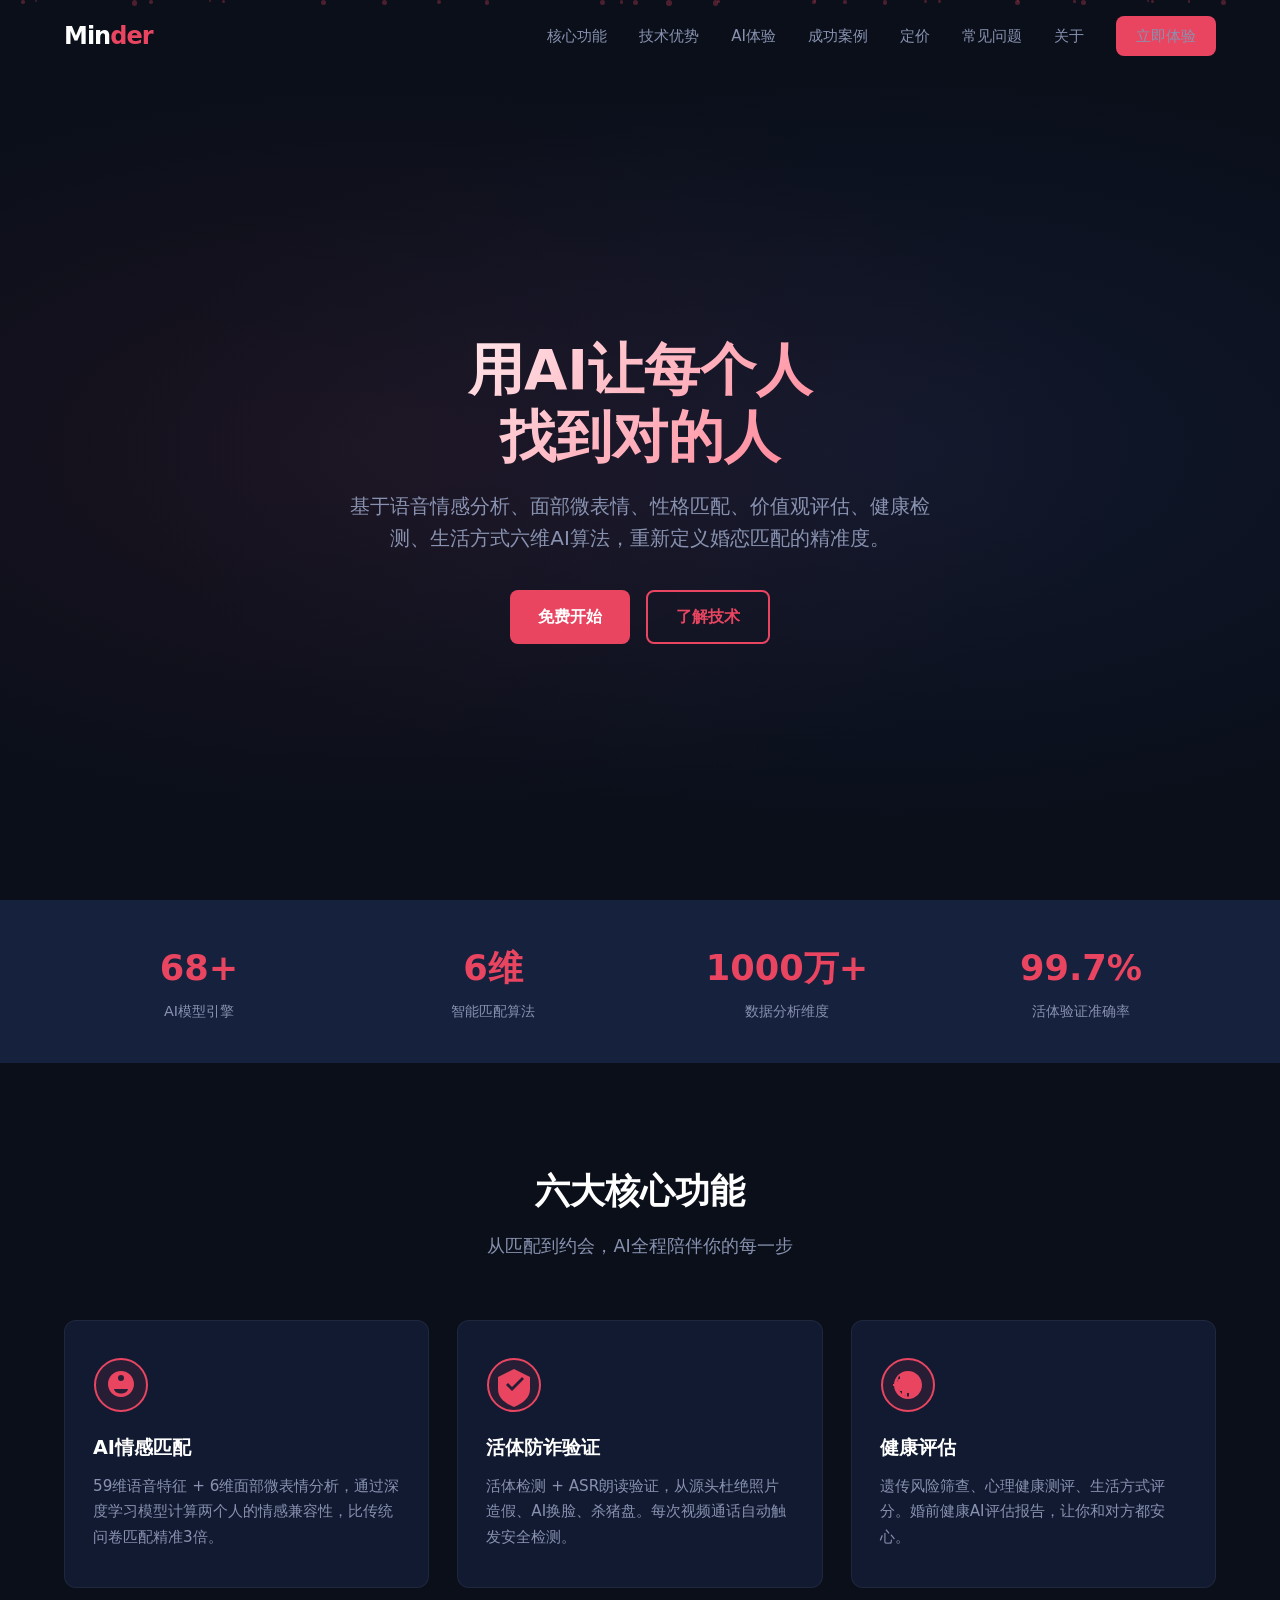
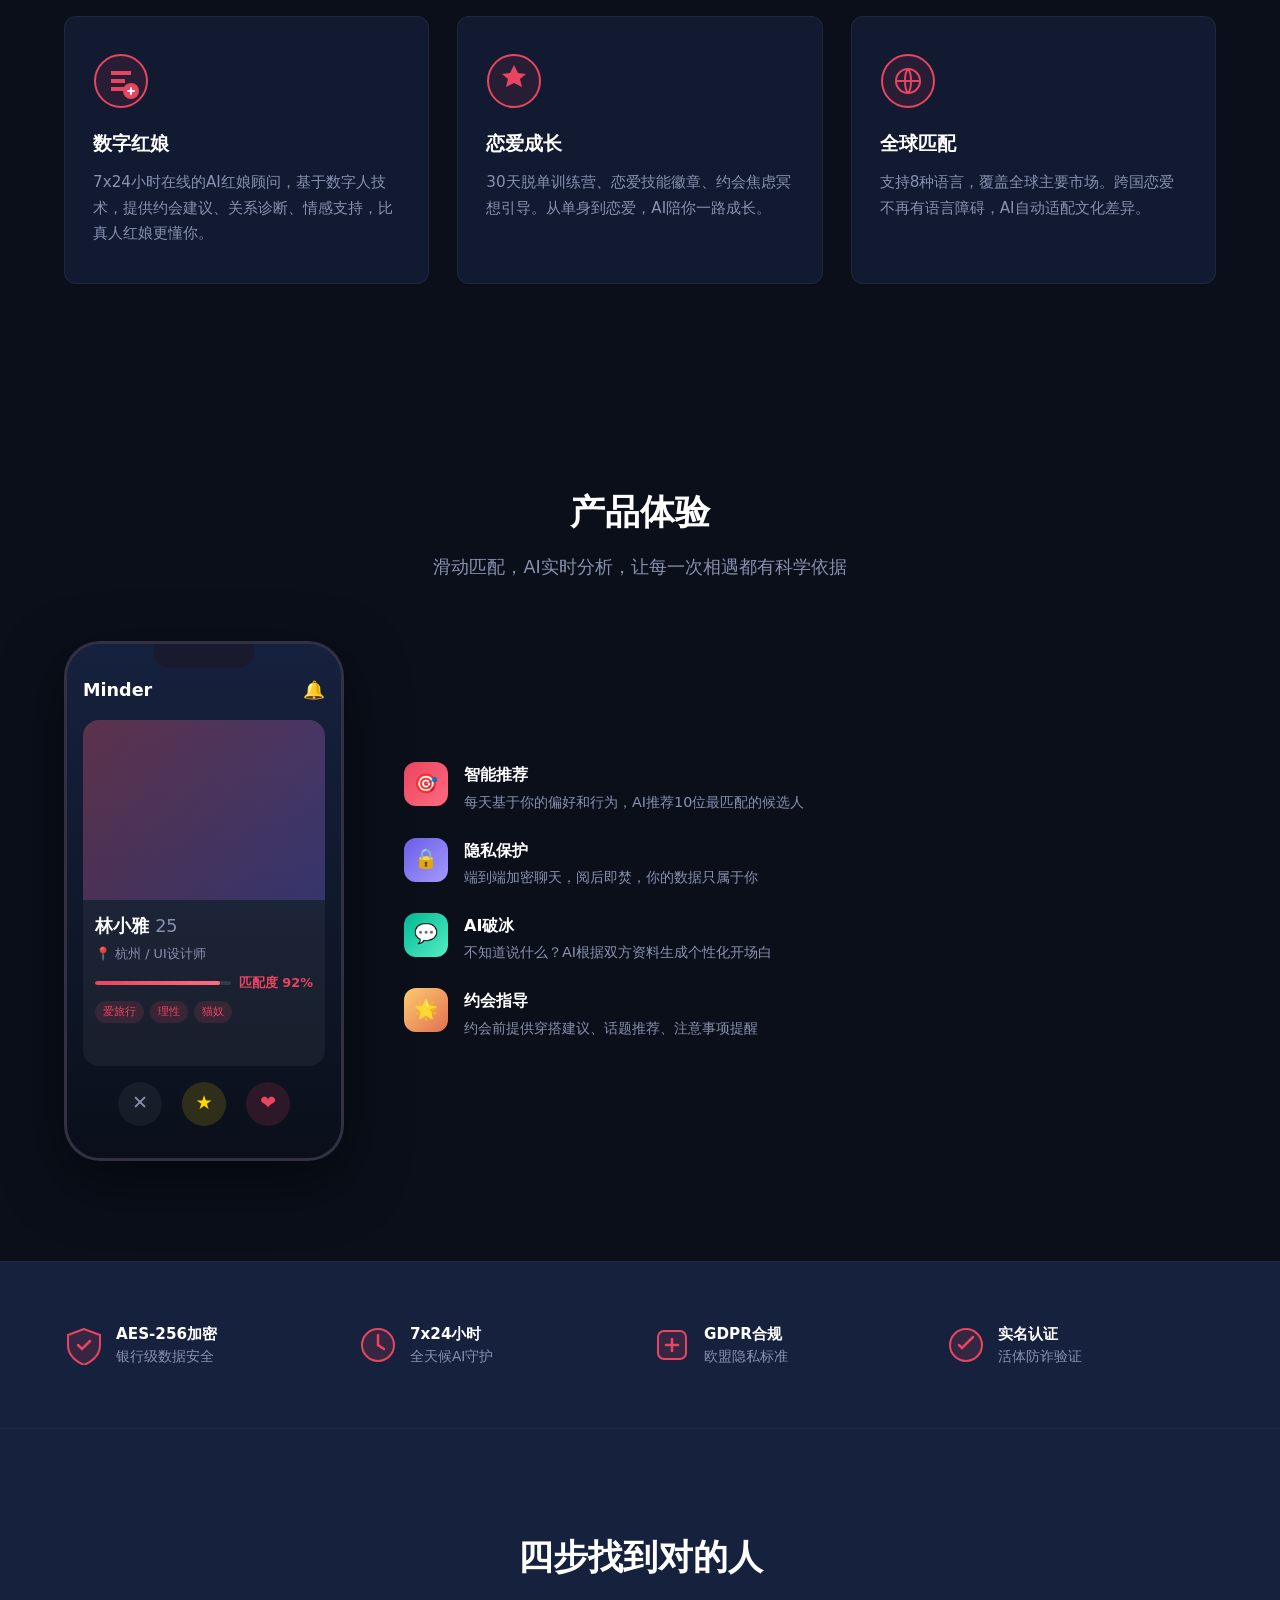
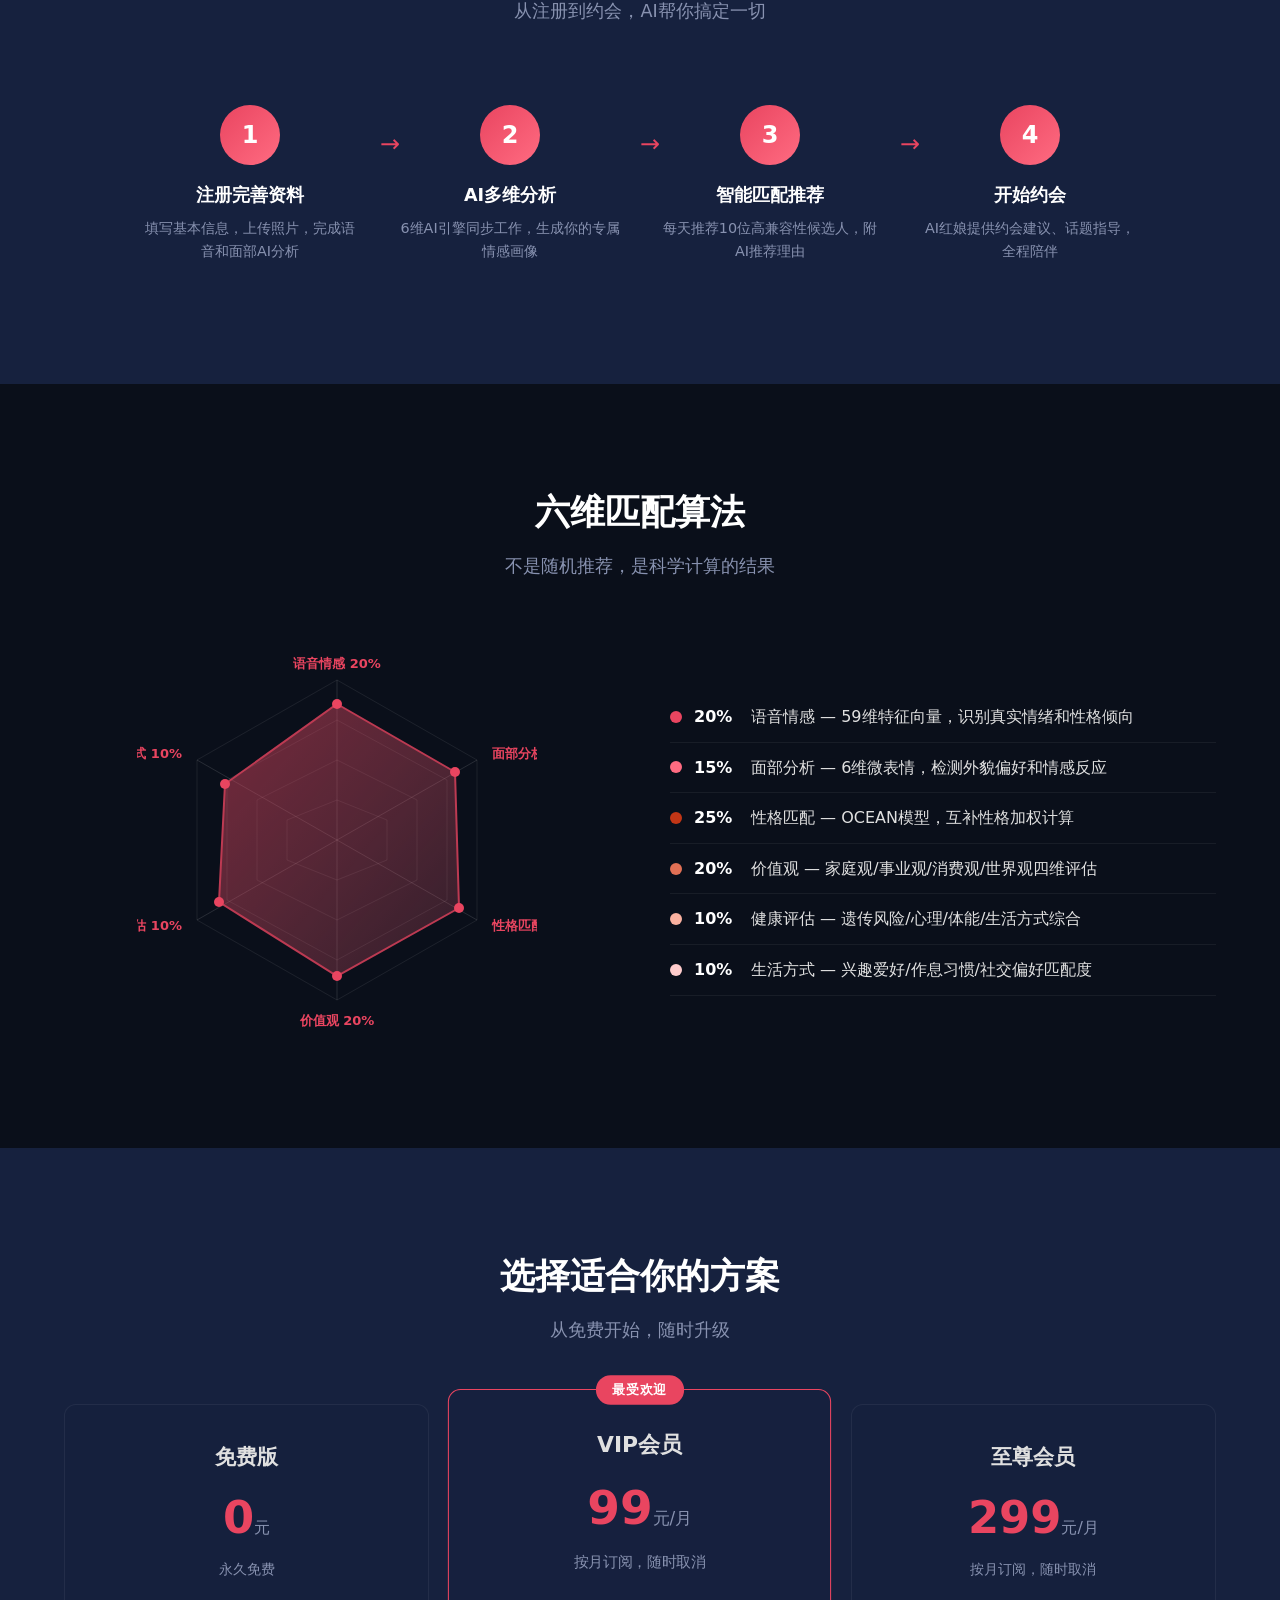
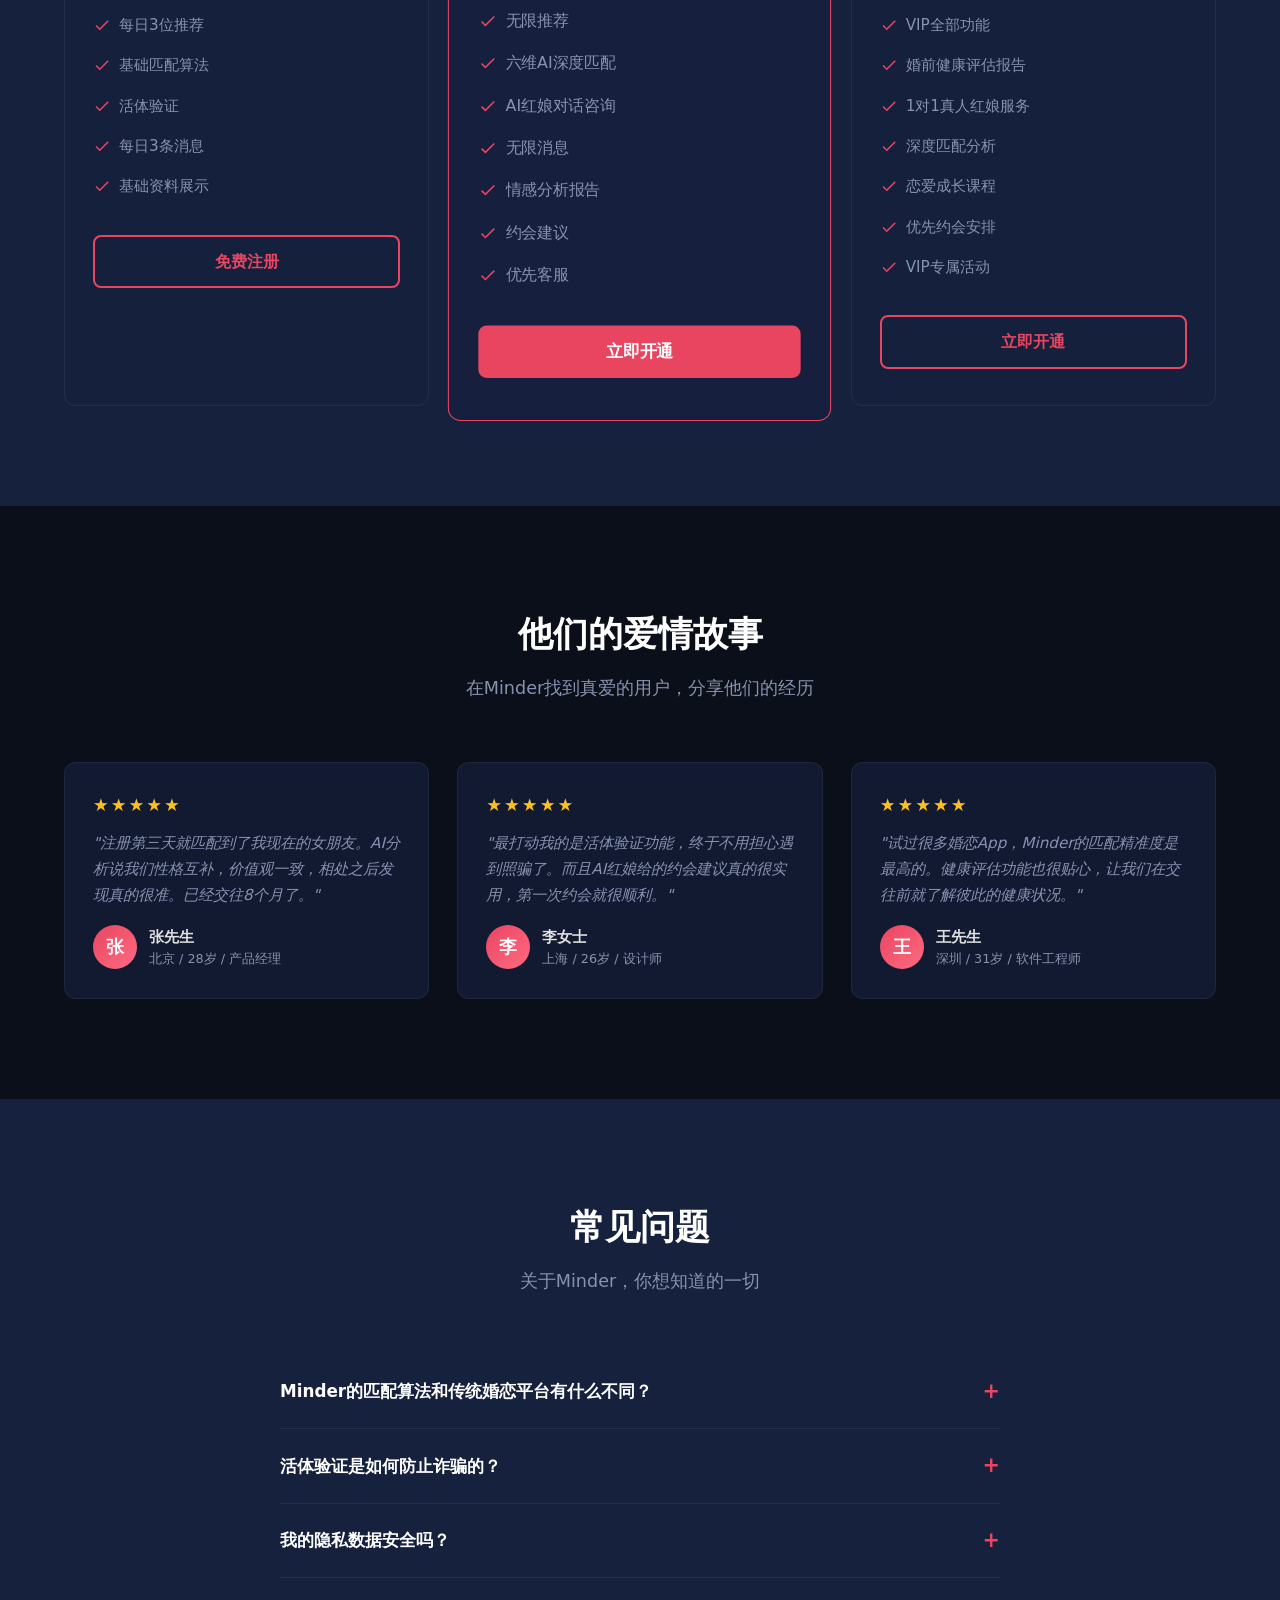
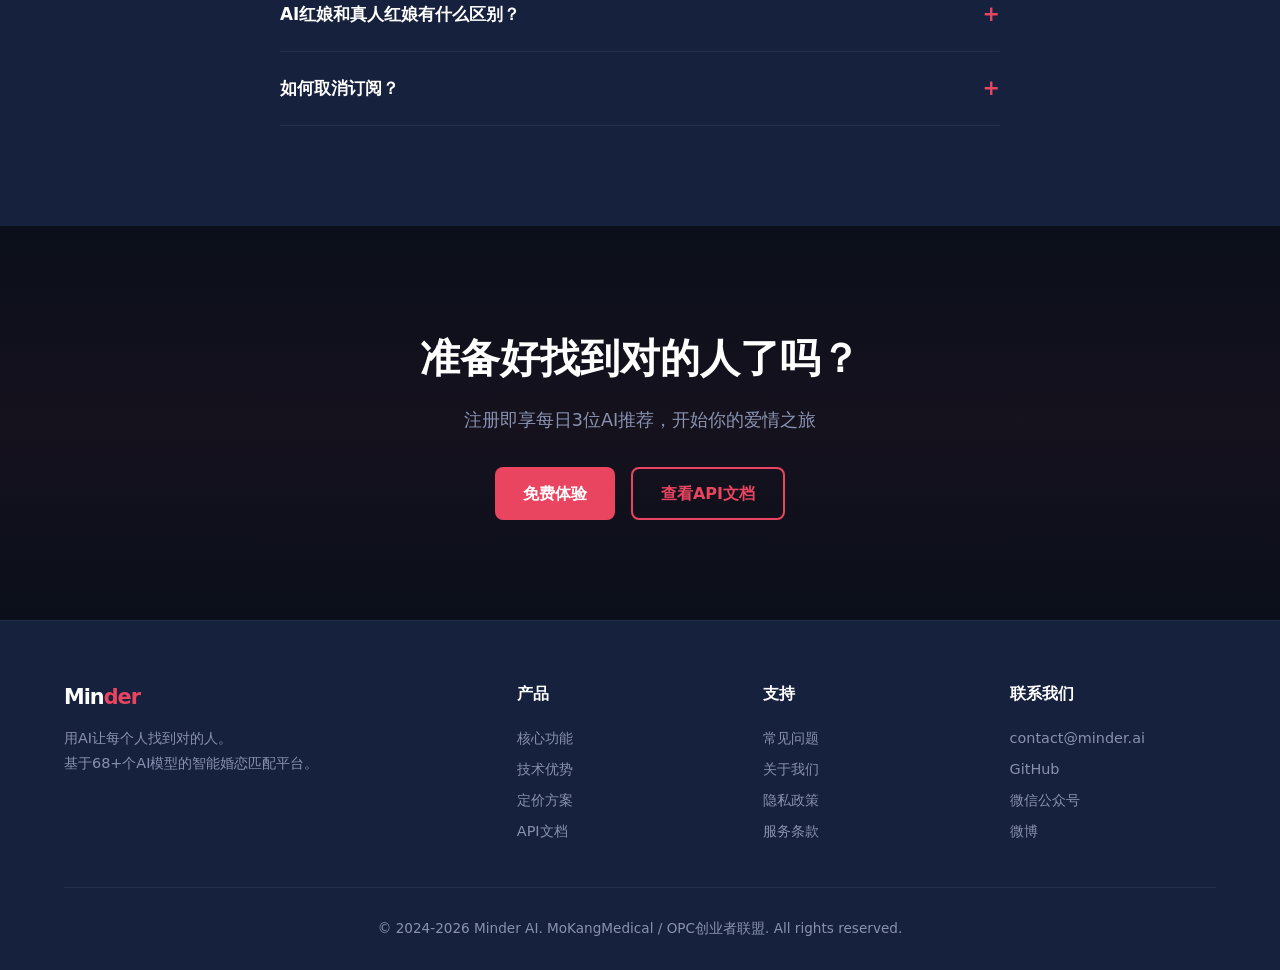
==== commit ae1a82af: "Update landing page" ====
--- a/docs/index.html
+++ b/docs/index.html
@@ -214,8 +214,10 @@
     <a href="#features">核心功能</a>
     <a href="#tech">技术优势</a>
     <a href="/demo">AI体验</a>
+    <a href="/stories">成功案例</a>
     <a href="#pricing">定价</a>
     <a href="#faq">常见问题</a>
+    <a href="/about">关于</a>
     <a href="#download" class="btn btn-primary nav-cta">立即体验</a>
   </div>
   <button class="mobile-toggle" onclick="document.getElementById('navLinks').classList.toggle('open')">&#9776;</button>
@@ -641,14 +643,14 @@
     <div class="footer-col">
       <h4>支持</h4>
       <a href="#faq">常见问题</a>
-      <a href="#">使用指南</a>
+      <a href="/about">关于我们</a>
 <a href="/privacy">隐私政策</a>
         <a href="/terms">服务条款</a>
     </div>
     <div class="footer-col">
       <h4>联系我们</h4>
       <a href="#">contact@minder.ai</a>
-      <a href="#">GitHub</a>
+      <a href="https://github.com/MoKangMedical/minder-ai">GitHub</a>
       <a href="#">微信公众号</a>
       <a href="#">微博</a>
     </div>
